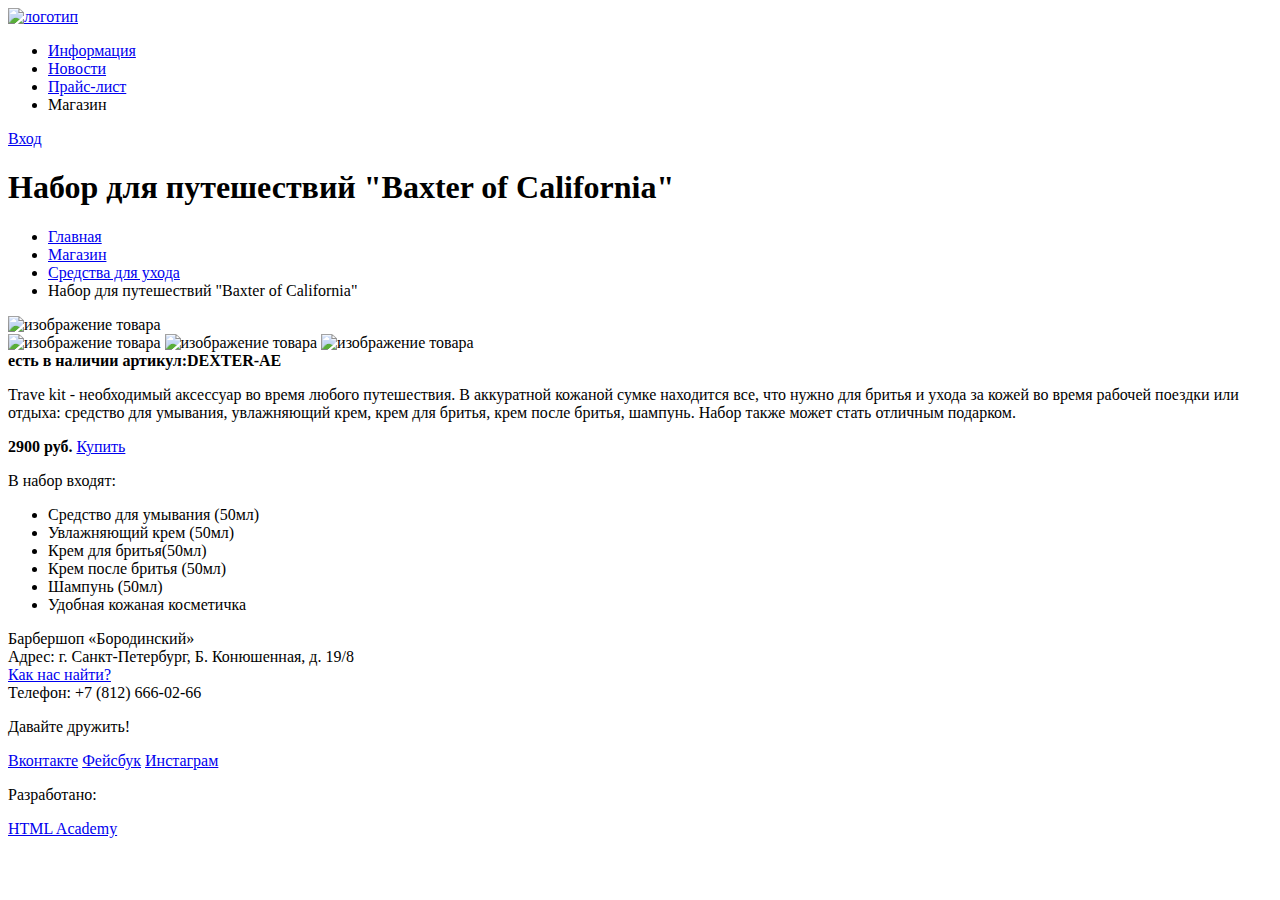
==== item.html @ e405a6a2 "забыл поменять bay на buy" ====
<!DOCTYPE html>
<html lang="ru">
  <head>
    <meta charset="utf-8">
    <title>Barbershop: Набор для путешествий &#171;Baxter of California&#187;</title>
  </head>
  <body>
    <header class="main-header">
      <div class="container">
        <a href="#" class="logo"><img src="logo.jpg" alt="логотип"></a>
          <ul class="main-navigation">
            <li><a href="#">Информация</a></li>
            <li><a href="#">Новости</a></li>
            <li><a href="#">Прайс-лист</a></li>
            <li class="active">Магазин</li>
          </ul>
        <div class="user-block">
          <a href="#" class="login">Вход</a>
        </div>
      </div>
    </header>
    <main>
      <div class="container">
      <h1>Набор для путешествий "Baxter of California"</h1>
        <ul class="breadcrumbs">
          <li><a href="#">Главная</a></li>
          <li><a href="#">Магазин</a></li>
          <li><a href="#">Средства для ухода</a></li>
          <li class="active">Набор для путешествий "Baxter of California"</li>
        </ul>
        <div class="product">
          <div class="gallery">
            <div class="cover">
              <img src="#" class="cover-img" alt="изображение товара">
            </div>
            <img src="#" class="small-cover-img" alt="изображение товара">
            <img src="#" class="small-cover-img" alt="изображение товара">
            <img src="#" class="small-cover-img" alt="изображение товара">
          </div>
          <div class="stockroom">
            <b>есть в наличии</b>
            <b class="code">артикул:DEXTER-AE</b>
            <div class="composition">
              <p> Trave kit - необходимый аксессуар во время любого путешествия.
                В аккуратной кожаной сумке находится все, что нужно для бритья
                и ухода за кожей во время рабочей поездки или отдыха: средство
                для умывания, увлажняющий крем, крем для бритья, крем после бритья,
                шампунь. Набор также может стать отличным подарком.</p>
            </div>
            <div class="description">
              <div class="price">
                <b class="price-tag">2900 руб.</b>
                <a href="#" class="buy">Купить</a>
              </div>
              <div class="description-details">
                <p>В набор входят:</p>
                <ul>
                  <li>Средство для умывания (50мл)</li>
                  <li>Увлажняющий крем (50мл)</li>
                  <li>Крем для бритья(50мл)</li>
                  <li>Крем после бритья (50мл)</li>
                  <li>Шампунь (50мл)</li>
                  <li>Удобная кожаная косметичка</li>
                </ul>
              </div>
            </div>
          </div>
        </div>
      </div>
    </main>
    <footer class="main-footer">
      <div class="container">
        <section class="footer-contacts">
          Барбершоп «Бородинский»<br>
          Адрес: г. Санкт-Петербург, Б. Конюшенная, д. 19/8<br>
          <a href="#">Как нас найти?</a><br>
          Телефон: +7 (812) 666-02-66
        </section>
        <section class="footer-social">
          <p>Давайте дружить!</p>
          <a class="social-btn social-btn-vk" href="#">Вконтакте</a>
          <a class="social-btn social-btn-fb" href="#">Фейсбук</a>
          <a class="social-btn social-btn-inst" href="#">Инстаграм</a>
        </section>
        <section class="footer-copyright">
          <p>Разработано:</p>
          <a class="btn" href="https://htmlacademy.ru">HTML Academy</a>
        </section>
      </div>
    </footer>
  </body>
</html>
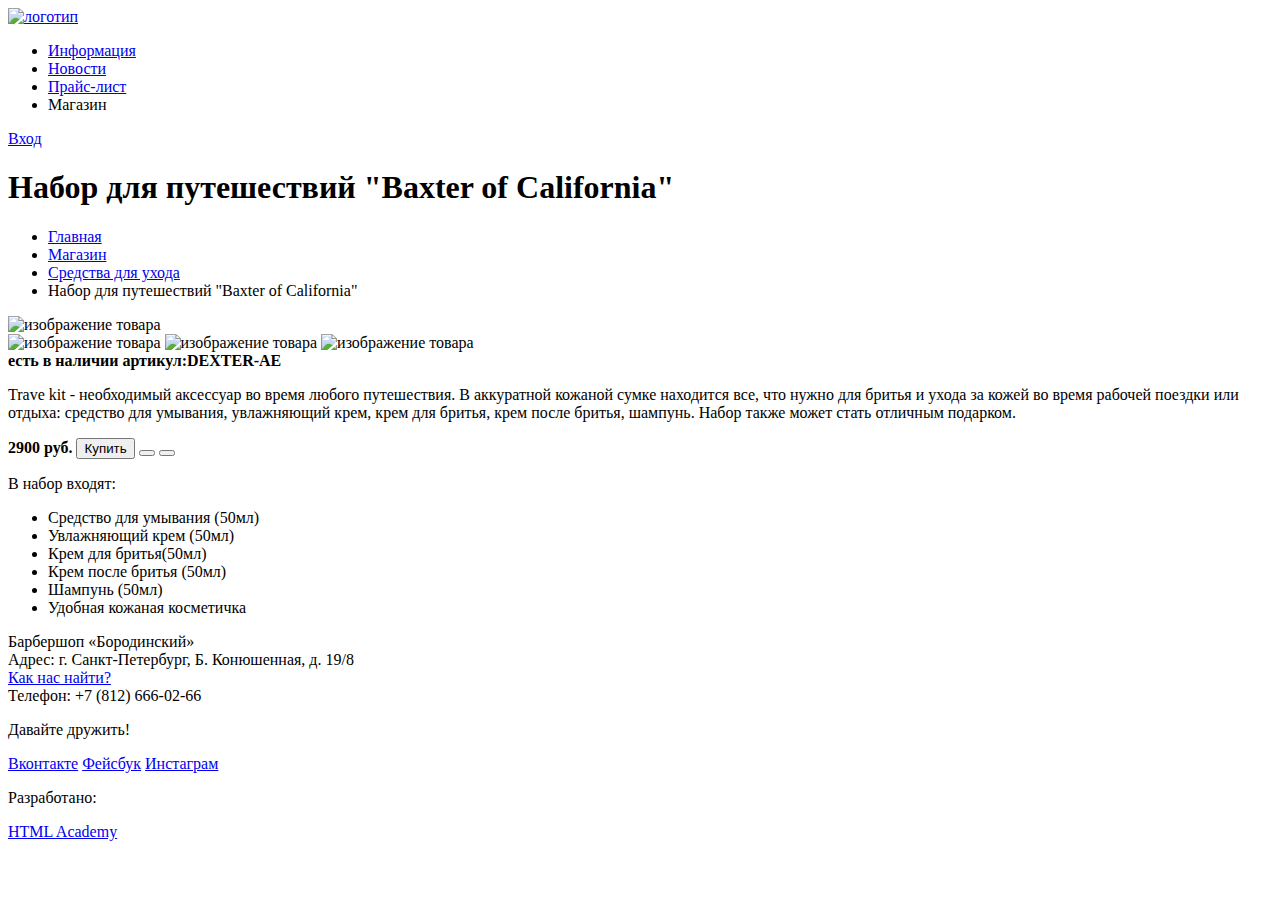
==== commit 1b5ea7ee: "." ====
--- a/item.html
+++ b/item.html
@@ -21,7 +21,7 @@
     </header>
     <main>
       <div class="container">
-      <h1>Набор для путешествий "Baxter of California"</h1>
+        <h1>Набор для путешествий "Baxter of California"</h1>
         <ul class="breadcrumbs">
           <li><a href="#">Главная</a></li>
           <li><a href="#">Магазин</a></li>
@@ -33,24 +33,24 @@
             <div class="cover">
               <img src="#" class="cover-img" alt="изображение товара">
             </div>
-            <img src="#" class="small-cover-img" alt="изображение товара">
-            <img src="#" class="small-cover-img" alt="изображение товара">
-            <img src="#" class="small-cover-img" alt="изображение товара">
+            <img src="#" class="cover-img-small" alt="изображение товара">
+            <img src="#" class="cover-img-small" alt="изображение товара">
+            <img src="#" class="cover-img-small" alt="изображение товара">
           </div>
           <div class="stockroom">
-            <b>есть в наличии</b>
+            <b class="availability">есть в наличии</b>
             <b class="code">артикул:DEXTER-AE</b>
-            <div class="composition">
-              <p> Trave kit - необходимый аксессуар во время любого путешествия.
+              <p class="composition"> Trave kit - необходимый аксессуар во время любого путешествия.
                 В аккуратной кожаной сумке находится все, что нужно для бритья
                 и ухода за кожей во время рабочей поездки или отдыха: средство
                 для умывания, увлажняющий крем, крем для бритья, крем после бритья,
                 шампунь. Набор также может стать отличным подарком.</p>
-            </div>
             <div class="description">
               <div class="price">
                 <b class="price-tag">2900 руб.</b>
-                <a href="#" class="buy">Купить</a>
+                <button class="buy">Купить</button>
+                <button class="is-hidden"></button>
+                <button class="is-hidden"></button>
               </div>
               <div class="description-details">
                 <p>В набор входят:</p>
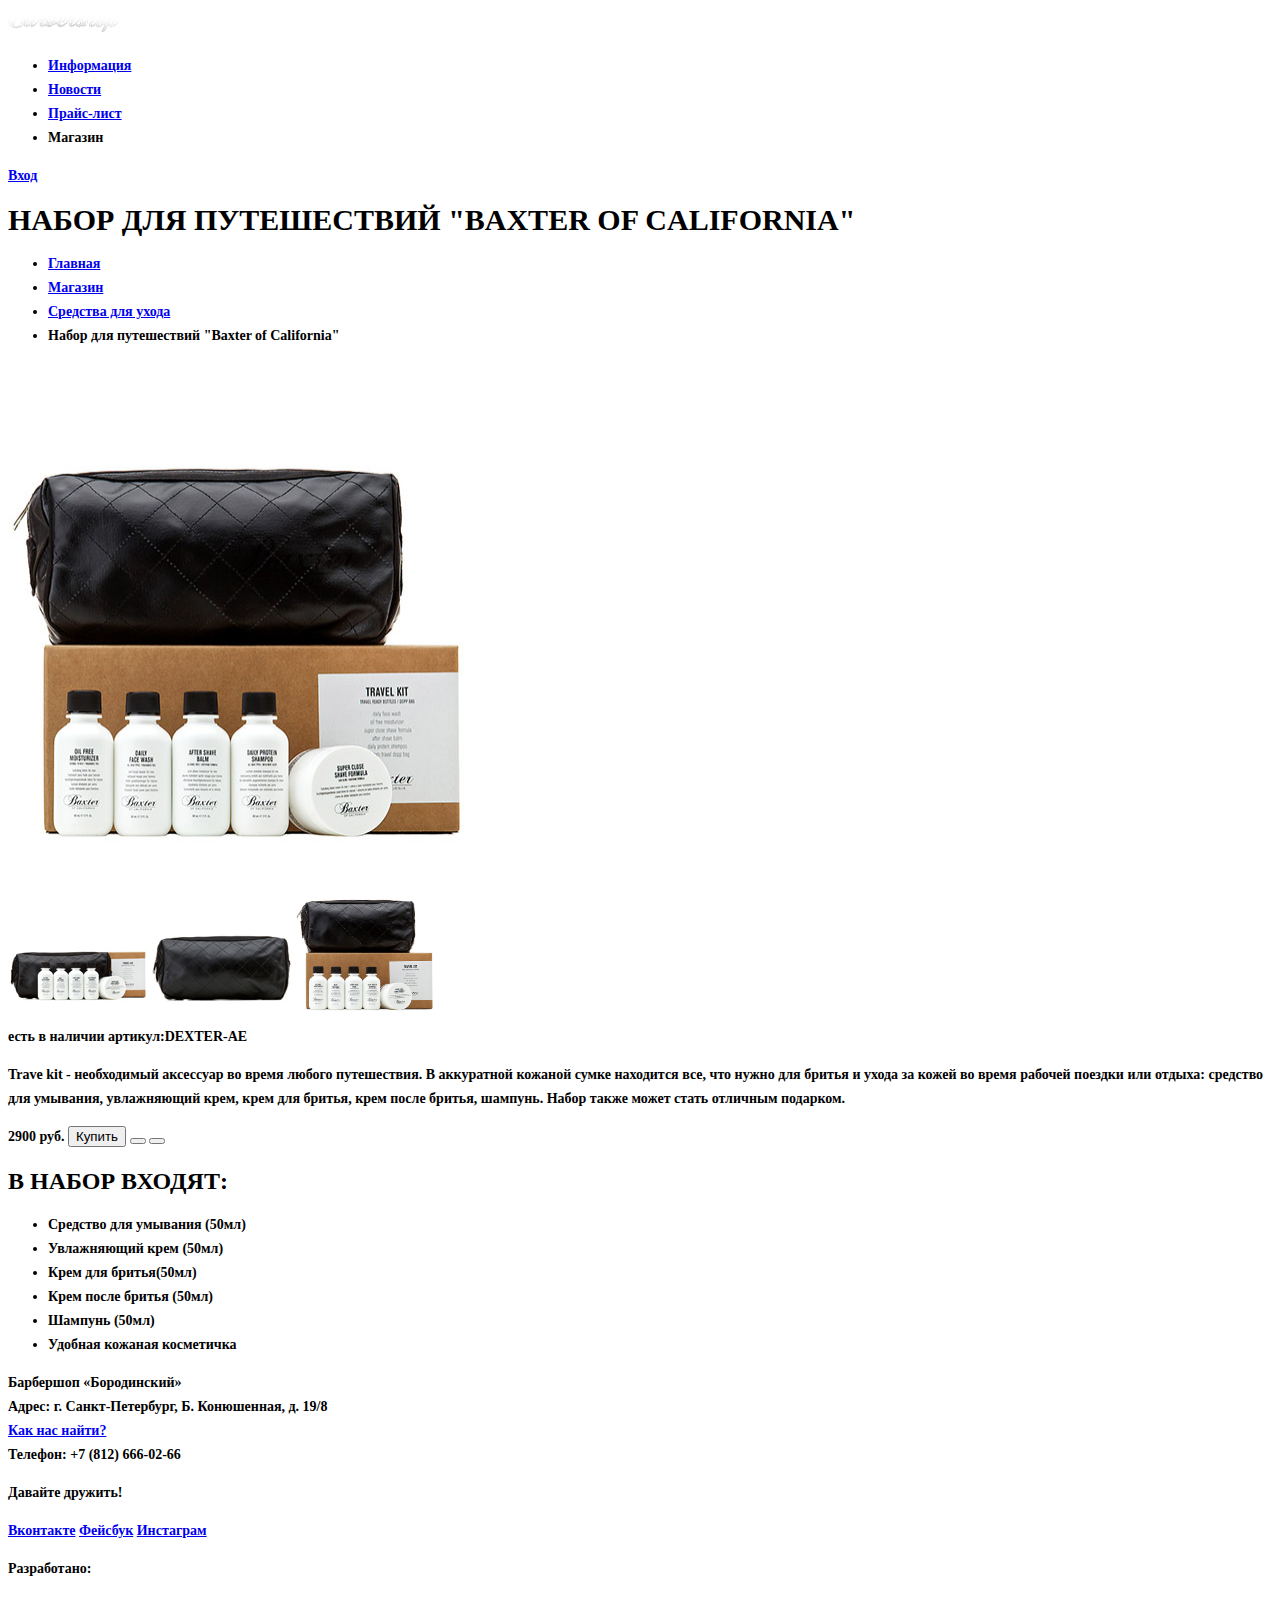
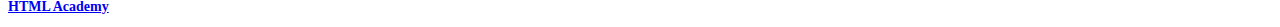
==== commit 65868f6d: "картинки" ====
--- a/item.html
+++ b/item.html
@@ -2,18 +2,19 @@
 <html lang="ru">
   <head>
     <meta charset="utf-8">
+    <link href="css/style.css" rel="stylesheet">
     <title>Barbershop: Набор для путешествий &#171;Baxter of California&#187;</title>
   </head>
   <body>
     <header class="main-header">
       <div class="container">
-        <a href="#" class="logo"><img src="logo.jpg" alt="логотип"></a>
-          <ul class="main-navigation">
-            <li><a href="#">Информация</a></li>
-            <li><a href="#">Новости</a></li>
-            <li><a href="#">Прайс-лист</a></li>
-            <li class="active">Магазин</li>
-          </ul>
+        <a href="#" class="logo"><img src="img/logo.png" width="111" height="24" alt="логотип"></a>
+        <ul class="main-navigation">
+          <li><a href="#">Информация</a></li>
+          <li><a href="#">Новости</a></li>
+          <li><a href="#">Прайс-лист</a></li>
+          <li class="active">Магазин</li>
+        </ul>
         <div class="user-block">
           <a href="#" class="login">Вход</a>
         </div>
@@ -31,11 +32,11 @@
         <div class="product">
           <div class="gallery">
             <div class="cover">
-              <img src="#" class="cover-img" alt="изображение товара">
+              <img src="img/layer47.jpg" class="cover-img" width="460" height="498" alt="изображение товара">
             </div>
-            <img src="#" class="cover-img-small" alt="изображение товара">
-            <img src="#" class="cover-img-small" alt="изображение товара">
-            <img src="#" class="cover-img-small" alt="изображение товара">
+            <img src="img/layer45.jpg" class="cover-img-small" width="140" height="149" alt="изображение товара">
+            <img src="img/layer46.jpg" class="cover-img-small" width="140" height="149" alt="изображение товара">
+            <img src="img/layer47.jpg" class="cover-img-small" width="140" height="149" alt="изображение товара">
           </div>
           <div class="stockroom">
             <b class="availability">есть в наличии</b>
@@ -53,7 +54,7 @@
                 <button class="is-hidden"></button>
               </div>
               <div class="description-details">
-                <p>В набор входят:</p>
+                <h2>В набор входят:</h2>
                 <ul>
                   <li>Средство для умывания (50мл)</li>
                   <li>Увлажняющий крем (50мл)</li>
--- a/css/style.css
+++ b/css/style.css
@@ -0,0 +1,15 @@
+body{
+font-family: "PTSans Narrow";
+font-size:14px;
+line-height: 24px;
+color:#000000;
+font-weight: bold;
+}
+h1{
+font-size: 30px;
+text-transform: uppercase;
+}
+h2{
+font-size: 24px;
+text-transform: uppercase;
+}
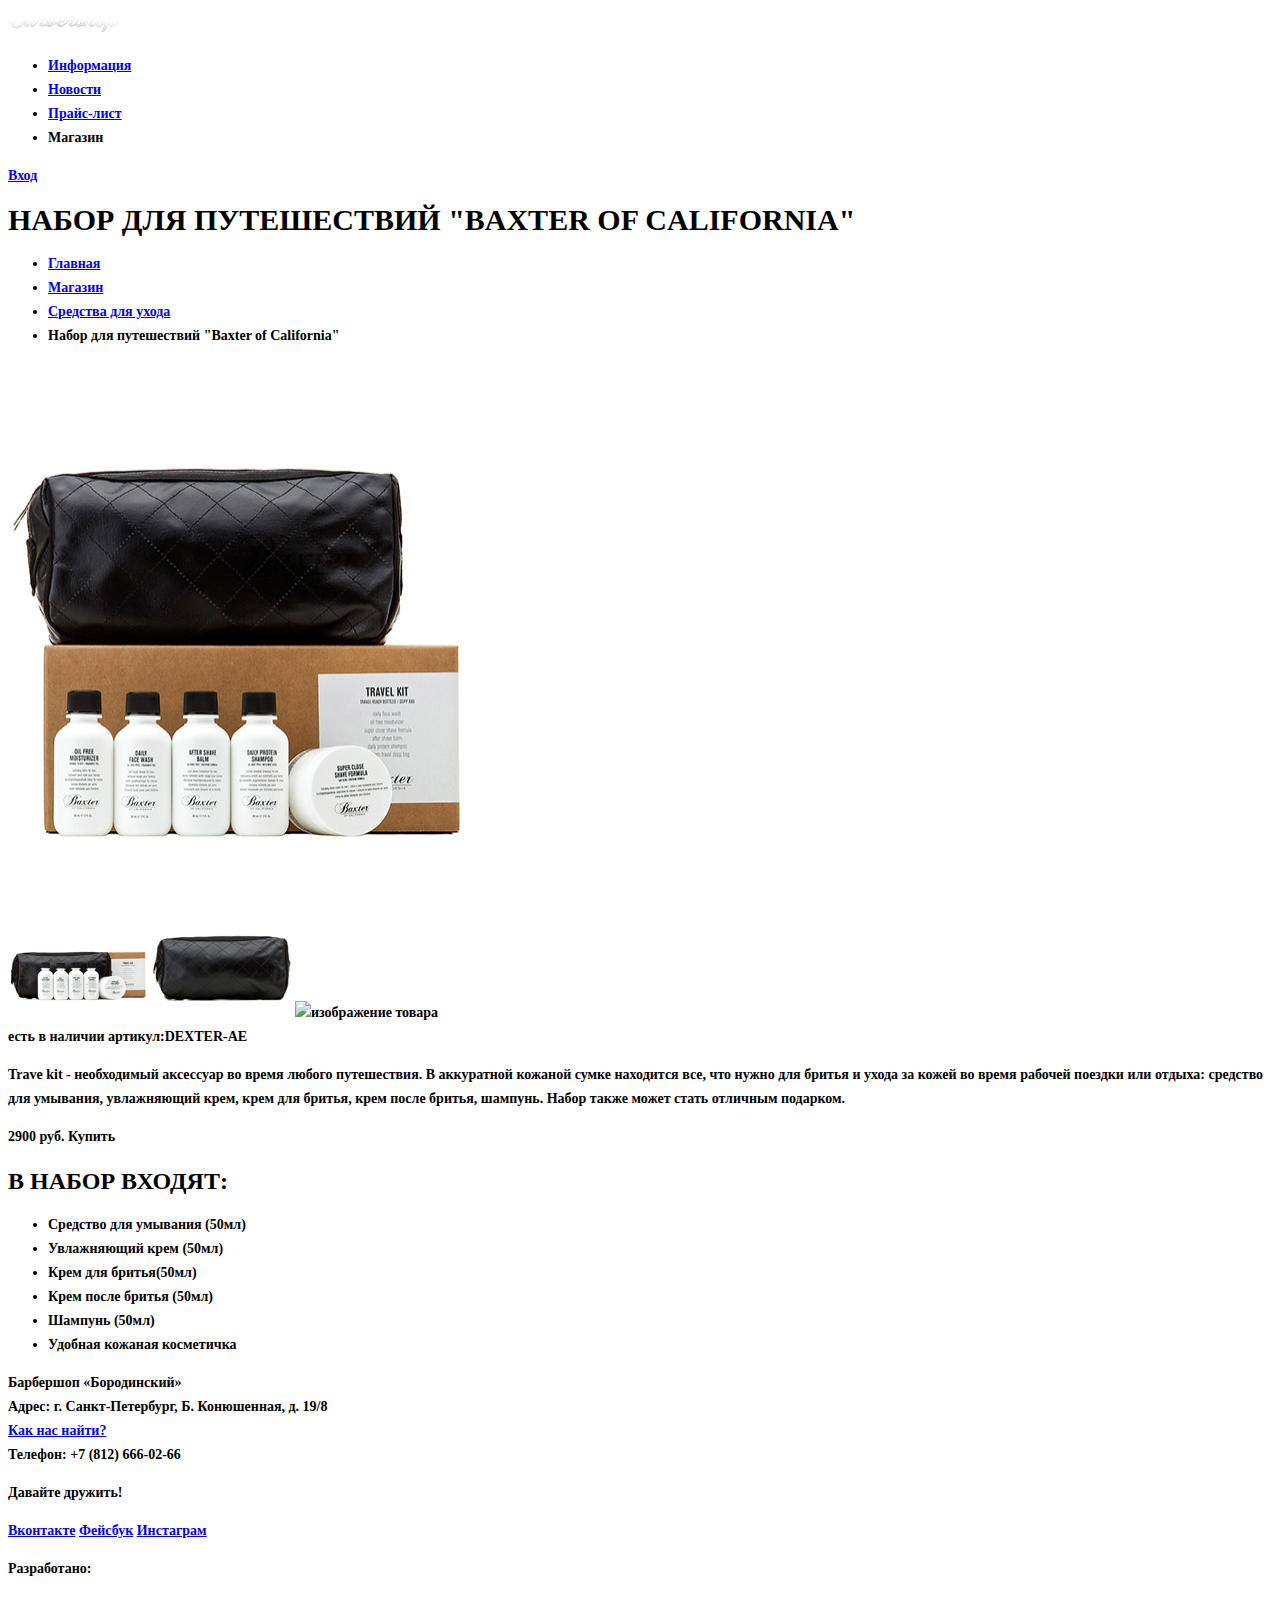
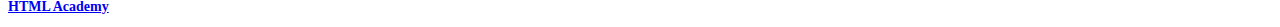
==== commit f4a39832: "УВЕУВНЕ" ====
--- a/item.html
+++ b/item.html
@@ -32,26 +32,29 @@
         <div class="product">
           <div class="gallery">
             <div class="cover">
-              <img src="img/layer47.jpg" class="cover-img" width="460" height="498" alt="изображение товара">
+              <img src="img/product-1-bg.jpg" class="cover-img" width="460" height="498" alt="изображение товара">
             </div>
-            <img src="img/layer45.jpg" class="cover-img-small" width="140" height="149" alt="изображение товара">
-            <img src="img/layer46.jpg" class="cover-img-small" width="140" height="149" alt="изображение товара">
-            <img src="img/layer47.jpg" class="cover-img-small" width="140" height="149" alt="изображение товара">
+              <img src="img/product-1-sm1.jpg" class="cover-img-small" width="140" height="149" alt="изображение товара">
+              <img src="img/product-1-sm2.jpg" class="cover-img-small" width="140" height="149" alt="изображение товара">
+              <img src="img/product-1-sm3.jpg" class="cover-img-small" width="140" height="149" alt="изображение товара">
+              <!--Для осмысления: bg-большая картинка,sm-маленькая картинка с индексом положения-->
           </div>
           <div class="stockroom">
             <b class="availability">есть в наличии</b>
             <b class="code">артикул:DEXTER-AE</b>
-              <p class="composition"> Trave kit - необходимый аксессуар во время любого путешествия.
-                В аккуратной кожаной сумке находится все, что нужно для бритья
-                и ухода за кожей во время рабочей поездки или отдыха: средство
-                для умывания, увлажняющий крем, крем для бритья, крем после бритья,
-                шампунь. Набор также может стать отличным подарком.</p>
+            <p class="composition">
+              Trave kit - необходимый аксессуар во время любого путешествия.
+              В аккуратной кожаной сумке находится все, что нужно для бритья
+              и ухода за кожей во время рабочей поездки или отдыха: средство
+              для умывания, увлажняющий крем, крем для бритья, крем после бритья,
+              шампунь. Набор также может стать отличным подарком.
+            </p>
             <div class="description">
               <div class="price">
                 <b class="price-tag">2900 руб.</b>
-                <button class="buy">Купить</button>
-                <button class="is-hidden"></button>
-                <button class="is-hidden"></button>
+                <a class="buy">Купить</a>
+                <a class="is-hidden"></a>
+                <a class="is-hidden"></a>
               </div>
               <div class="description-details">
                 <h2>В набор входят:</h2>
--- a/css/style.css
+++ b/css/style.css
@@ -1,15 +1,23 @@
 body{
-font-family: "PTSans Narrow";
-font-size:14px;
-line-height: 24px;
-color:#000000;
-font-weight: bold;
+  font-family: "PTSans Narrow","Tahoma", "sans-serif";
+  font-size:14px;
+  line-height: 24px;
+  color:#000000;
+  font-weight: bold;
 }
 h1{
-font-size: 30px;
-text-transform: uppercase;
+  font-family: "PTSans Narrow","Tahoma", "sans-serif";
+  font-size: 30px;
+  text-transform: uppercase;
+  line-height: 24px;
+  color:#000000;
+  font-weight: bold;
 }
 h2{
-font-size: 24px;
-text-transform: uppercase;
+  font-family: "PTSans Narrow","Tahoma", "sans-serif";
+  font-size: 24px;
+  text-transform: uppercase;
+  line-height: 24px;
+  color:#000000;
+  font-weight: bold;
 }
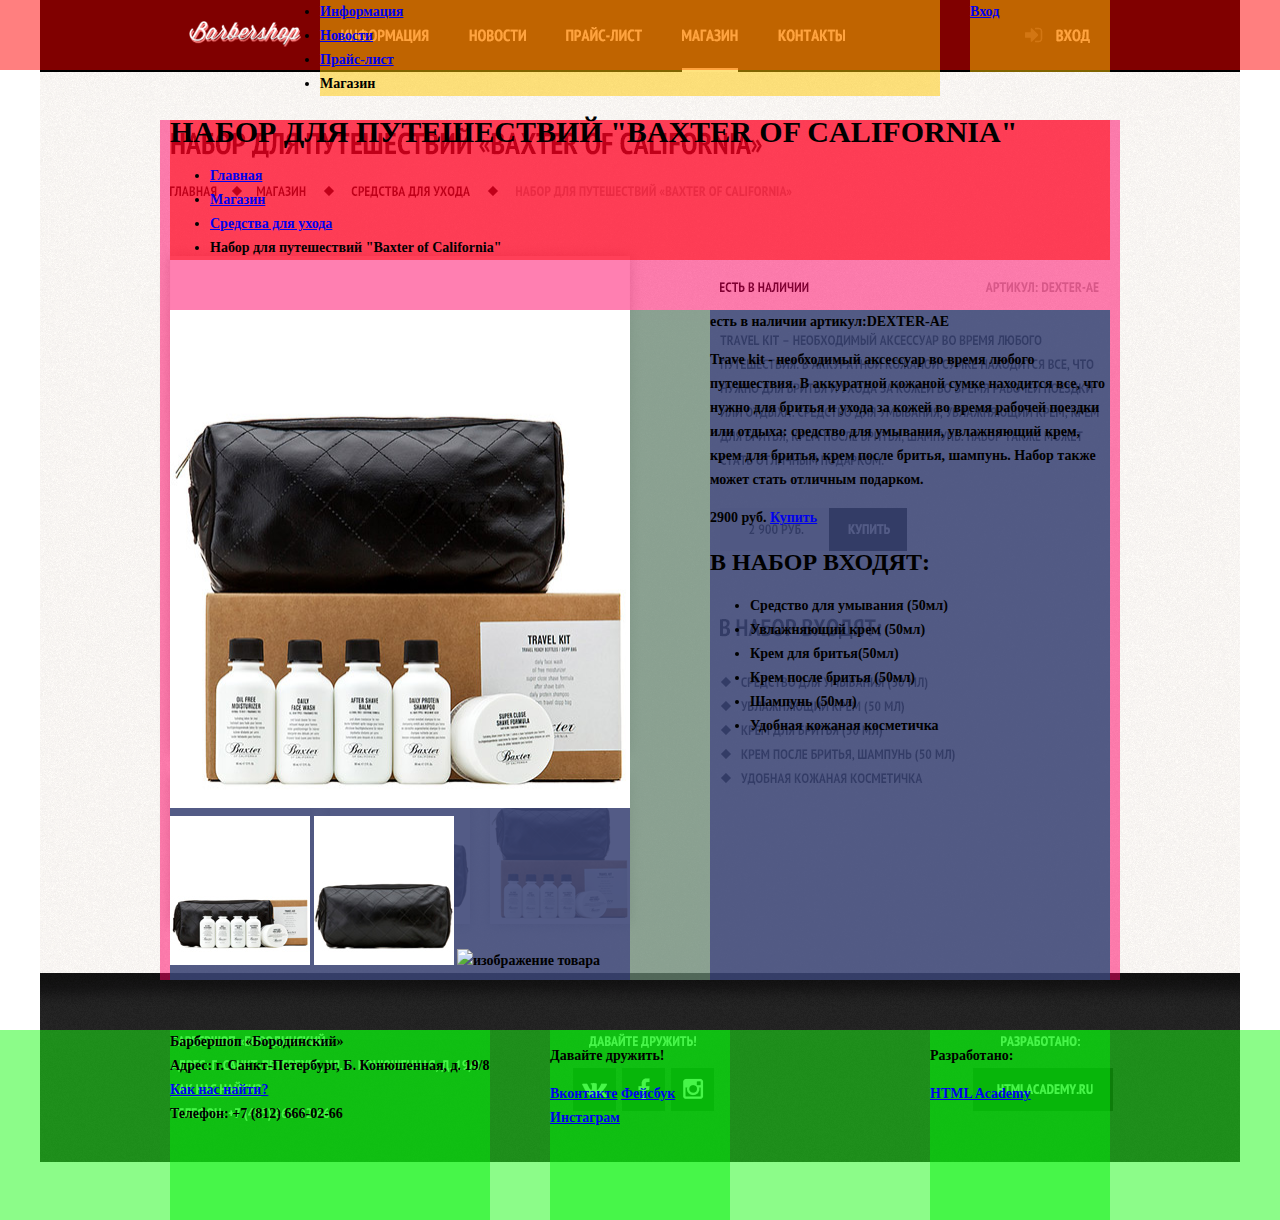
==== commit 39d76c1b: "сетка item-temp" ====
--- a/item.html
+++ b/item.html
@@ -22,13 +22,15 @@
     </header>
     <main>
       <div class="container">
-        <h1>Набор для путешествий "Baxter of California"</h1>
-        <ul class="breadcrumbs">
-          <li><a href="#">Главная</a></li>
-          <li><a href="#">Магазин</a></li>
-          <li><a href="#">Средства для ухода</a></li>
-          <li class="active">Набор для путешествий "Baxter of California"</li>
-        </ul>
+        <div class="main-header">
+          <h1>Набор для путешествий "Baxter of California"</h1>
+          <ul class="breadcrumbs">
+            <li><a href="#">Главная</a></li>
+            <li><a href="#">Магазин</a></li>
+            <li><a href="#">Средства для ухода</a></li>
+            <li class="active">Набор для путешествий "Baxter of California"</li>
+          </ul>
+        </div>
         <div class="product">
           <div class="gallery">
             <div class="cover">
@@ -37,7 +39,6 @@
               <img src="img/product-1-sm1.jpg" class="cover-img-small" width="140" height="149" alt="изображение товара">
               <img src="img/product-1-sm2.jpg" class="cover-img-small" width="140" height="149" alt="изображение товара">
               <img src="img/product-1-sm3.jpg" class="cover-img-small" width="140" height="149" alt="изображение товара">
-              <!--Для осмысления: bg-большая картинка,sm-маленькая картинка с индексом положения-->
           </div>
           <div class="stockroom">
             <b class="availability">есть в наличии</b>
@@ -52,9 +53,9 @@
             <div class="description">
               <div class="price">
                 <b class="price-tag">2900 руб.</b>
-                <a class="buy">Купить</a>
-                <a class="is-hidden"></a>
-                <a class="is-hidden"></a>
+                <a class="buy" href="#">Купить</a>
+                <a class="is-hidden" href="#"></a>
+                <a class="is-hidden" href="#"></a>
               </div>
               <div class="description-details">
                 <h2>В набор входят:</h2>
--- a/css/style.css
+++ b/css/style.css
@@ -1,9 +1,19 @@
 body{
+  background-image: url("../img/barbershop-item.png");
+  background-repeat: no-repeat;
+  background-position: 50% 0;
   font-family: "PTSans Narrow","Tahoma", "sans-serif";
   font-size:14px;
   line-height: 24px;
   color:#000000;
   font-weight: bold;
+  margin: 0;
+  padding:0;
+}
+.clearfix::after{
+  content: "";
+  display: block;
+  clear: both;
 }
 h1{
   font-family: "PTSans Narrow","Tahoma", "sans-serif";
@@ -21,3 +31,81 @@
   color:#000000;
   font-weight: bold;
 }
+.main-header{
+  min-height: 70px;
+  background-color: rgba(255, 0, 0, 0.5);
+margin-bottom: 50px;
+}
+.container{
+  width: 940px;
+  margin: 0 auto;
+  background-color: rgba(255, 0, 100, 0.5);
+  padding:0 10px;
+  }
+.logo{
+  display: block;
+  margin-top: 21px;
+  margin-left: 19px;
+  margin-right: 20px;
+  float: left;
+  }
+.main-navigation{
+  width:  620px;
+  min-height: 72px;
+  background-color: rgba(255, 200, 0, 0.5);
+  float: left;
+  margin: 0;
+  padding:0;
+  }
+.user-block{
+  width: 140px;
+  min-height: 72px;
+  float: right;
+  background-color: rgba(255, 200, 0, 0.5);
+}
+.main-main-header{
+  min-height: 80px;
+  background-color: rgba(255, 200, 120, 0.5);
+  margin-bottom: 50px;
+}
+.product{
+  width: 940px;
+  min-height: 670px;
+  background-color: rgba(25, 200, 120, 0.5);
+}
+.gallery{
+  width: 460px;
+  min-height: 670px;
+  background-color: rgba(25, 20, 120, 0.5);
+  float:left;
+}
+.stockroom{
+  width: 400px;
+  min-height: 670px;
+  background-color: rgba(25, 20, 120, 0.5);
+  float: right;
+}
+.main-footer{
+  min-height: 190px;
+  background-color: rgba(25, 250, 20, 0.5);
+  margin-top: 50px;
+}
+.footer-contacts{
+  width: 320px;
+  min-height: 190px;
+  background-color: rgba(2, 240, 10, 0.5);
+  float:left;
+}
+.footer-social{
+  width: 180px;
+  min-height: 190px;
+  background-color: rgba(2, 240, 10, 0.5);
+  margin-left: 60px;
+  float:left;
+}
+.footer-copyright{
+  width: 180px;
+  min-height: 190px;
+  background-color: rgba(2, 240, 10, 0.5);
+  float: right;
+}
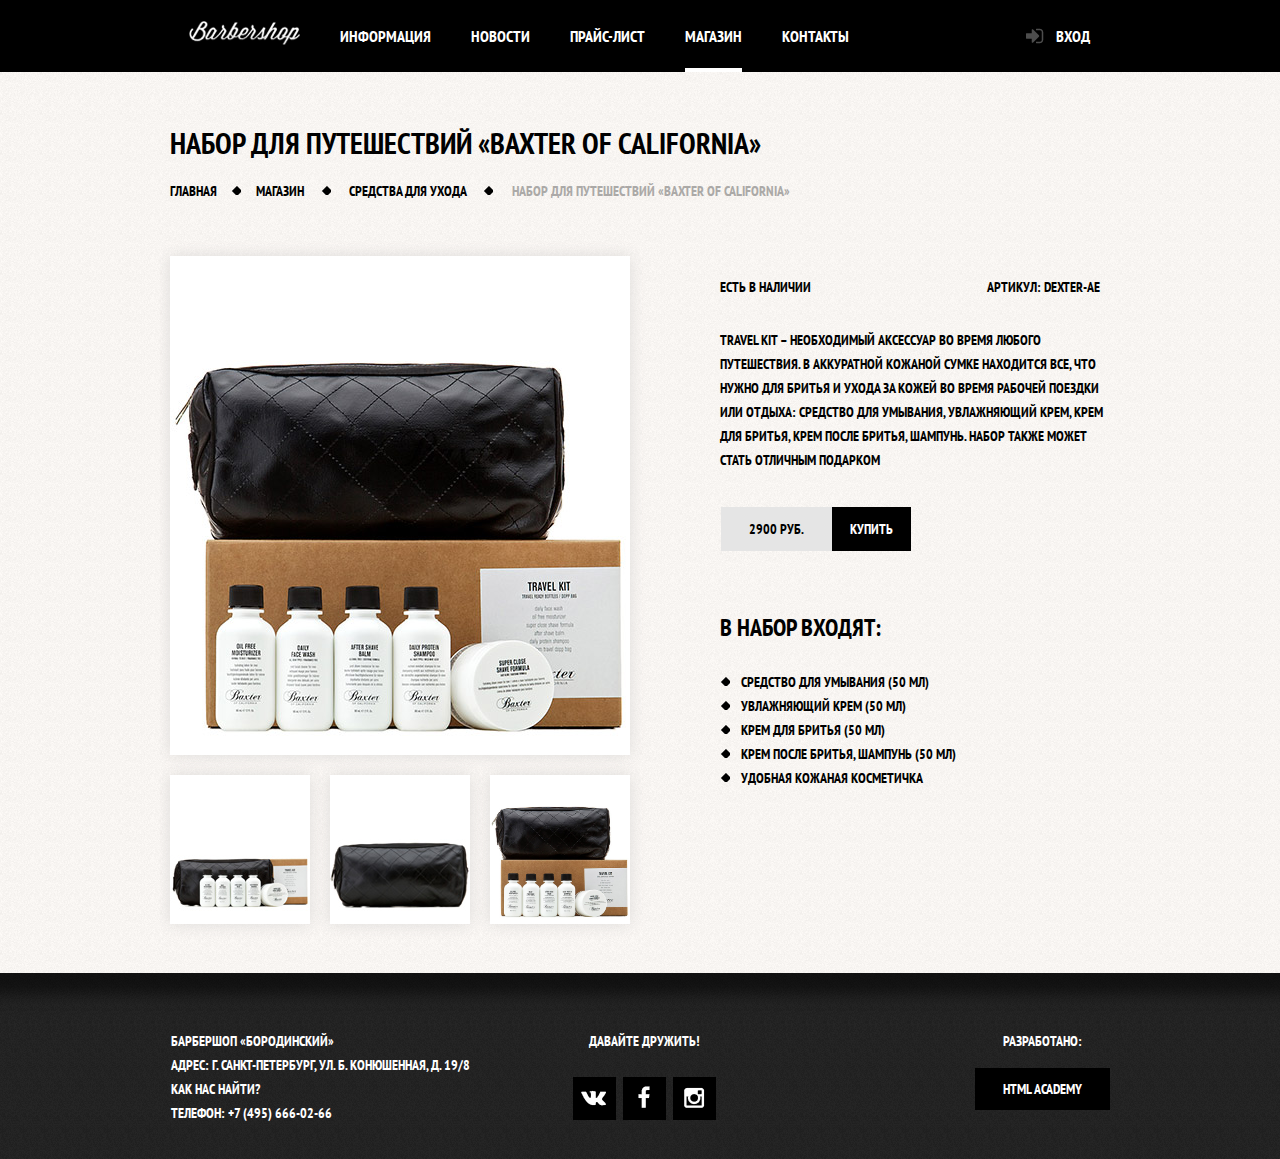
==== commit 843400d9: "21" ====
--- a/item.html
+++ b/item.html
@@ -2,18 +2,21 @@
 <html lang="ru">
   <head>
     <meta charset="utf-8">
+    <link href='https://fonts.googleapis.com/css?family=PT+Sans+Narrow:400,700' rel='stylesheet' type='text/css'>
+    <link href="css/normalize.css" rel="stylesheet">
     <link href="css/style.css" rel="stylesheet">
     <title>Barbershop: Набор для путешествий &#171;Baxter of California&#187;</title>
   </head>
   <body>
     <header class="main-header">
-      <div class="container">
+      <div class="container clearfix">
         <a href="#" class="logo"><img src="img/logo.png" width="111" height="24" alt="логотип"></a>
         <ul class="main-navigation">
           <li><a href="#">Информация</a></li>
           <li><a href="#">Новости</a></li>
           <li><a href="#">Прайс-лист</a></li>
-          <li class="active">Магазин</li>
+          <li class="active-page">Магазин</li>
+          <li><a href="#">Контакты</a></li>
         </ul>
         <div class="user-block">
           <a href="#" class="login">Вход</a>
@@ -21,50 +24,49 @@
       </div>
     </header>
     <main>
-      <div class="container">
-        <div class="main-header">
-          <h1>Набор для путешествий "Baxter of California"</h1>
+      <div class="container container-main">
+        <div class="main-main-header">
+          <h1>Набор для путешествий &#171;Baxter of California&#187;</h1>
           <ul class="breadcrumbs">
-            <li><a href="#">Главная</a></li>
-            <li><a href="#">Магазин</a></li>
-            <li><a href="#">Средства для ухода</a></li>
-            <li class="active">Набор для путешествий "Baxter of California"</li>
+            <li ><a href="#" class="breadcrumbs-main">Главная</a></li>
+            <li ><a href="#" class="breadcrumbs-shop">Магазин</a></li>
+            <li ><a href="#" class="breadcrumbs-care">Средства для ухода</a></li>
+            <li ><span class="active breadcrumbs-travel-kit">Набор для путешествий &#171;Baxter of California&#187</span></li>
           </ul>
         </div>
         <div class="product">
           <div class="gallery">
             <div class="cover">
-              <img src="img/product-1-bg.jpg" class="cover-img" width="460" height="498" alt="изображение товара">
-            </div>
+              <img src="img/product-1-bg.jpg" class="cover-img" width="460" height="499" alt="изображение товара">
+            </div class="cover-container-small">
               <img src="img/product-1-sm1.jpg" class="cover-img-small" width="140" height="149" alt="изображение товара">
               <img src="img/product-1-sm2.jpg" class="cover-img-small" width="140" height="149" alt="изображение товара">
-              <img src="img/product-1-sm3.jpg" class="cover-img-small" width="140" height="149" alt="изображение товара">
+              <img src="img/product-1-bg.jpg" class="cover-img-small cover-img-small-last" width="140" height="149" alt="изображение товара">
           </div>
           <div class="stockroom">
             <b class="availability">есть в наличии</b>
-            <b class="code">артикул:DEXTER-AE</b>
+            <b class="code">артикул: DEXTER-AE</b>
             <p class="composition">
-              Trave kit - необходимый аксессуар во время любого путешествия.
+              Travel Kit – необходимый аксессуар во время любого путешествия.
               В аккуратной кожаной сумке находится все, что нужно для бритья
               и ухода за кожей во время рабочей поездки или отдыха: средство
               для умывания, увлажняющий крем, крем для бритья, крем после бритья,
-              шампунь. Набор также может стать отличным подарком.
+              шампунь. Набор также может стать отличным подарком
             </p>
             <div class="description">
               <div class="price">
-                <b class="price-tag">2900 руб.</b>
-                <a class="buy" href="#">Купить</a>
+                <b class="price-tag bth bth-light">2900 руб.</b>
+                <a class="buy bth bth-dark" href="#">Купить</a>
                 <a class="is-hidden" href="#"></a>
                 <a class="is-hidden" href="#"></a>
               </div>
               <div class="description-details">
                 <h2>В набор входят:</h2>
-                <ul>
-                  <li>Средство для умывания (50мл)</li>
-                  <li>Увлажняющий крем (50мл)</li>
-                  <li>Крем для бритья(50мл)</li>
-                  <li>Крем после бритья (50мл)</li>
-                  <li>Шампунь (50мл)</li>
+                <ul class="description-details-item">
+                  <li>Средство для умывания (50 мл)</li>
+                  <li>Увлажняющий крем (50 мл)</li>
+                  <li>Крем для бритья (50 мл)</li>
+                  <li>Крем после бритья, Шампунь (50 мл)</li>
                   <li>Удобная кожаная косметичка</li>
                 </ul>
               </div>
@@ -77,19 +79,19 @@
       <div class="container">
         <section class="footer-contacts">
           Барбершоп «Бородинский»<br>
-          Адрес: г. Санкт-Петербург, Б. Конюшенная, д. 19/8<br>
+          Адрес: г. Санкт-Петербург, УЛ. Б. Конюшенная, д. 19/8<br>
           <a href="#">Как нас найти?</a><br>
-          Телефон: +7 (812) 666-02-66
+          Телефон: +7 (495) 666-02-66
         </section>
         <section class="footer-social">
-          <p>Давайте дружить!</p>
+        <p >Давайте дружить!</p><br>
           <a class="social-btn social-btn-vk" href="#">Вконтакте</a>
           <a class="social-btn social-btn-fb" href="#">Фейсбук</a>
           <a class="social-btn social-btn-inst" href="#">Инстаграм</a>
         </section>
         <section class="footer-copyright">
-          <p>Разработано:</p>
-          <a class="btn" href="https://htmlacademy.ru">HTML Academy</a>
+          <p>Разработано:</p><br>
+          <a class="btn bth-dark" href="https://htmlacademy.ru">HTML Academy</a>
         </section>
       </div>
     </footer>
--- a/css/style.css
+++ b/css/style.css
@@ -1,8 +1,8 @@
 body{
-  background-image: url("../img/barbershop-item.png");
+  /*background-image: url("../img/barbershop-item.png");*/
   background-repeat: no-repeat;
   background-position: 50% 0;
-  font-family: "PTSans Narrow","Tahoma", "sans-serif";
+  font-family: "PT Sans Narrow","Tahoma", "sans-serif";
   font-size:14px;
   line-height: 24px;
   color:#000000;
@@ -16,96 +16,353 @@
   clear: both;
 }
 h1{
-  font-family: "PTSans Narrow","Tahoma", "sans-serif";
+  font-family: "PT Sans Narrow","Tahoma", "sans-serif";
   font-size: 30px;
   text-transform: uppercase;
-  line-height: 24px;
+  line-height: 36px;
   color:#000000;
   font-weight: bold;
 }
 h2{
-  font-family: "PTSans Narrow","Tahoma", "sans-serif";
+  font-family: "PT Sans Narrow","Tahoma", "sans-serif";
   font-size: 24px;
   text-transform: uppercase;
   line-height: 24px;
   color:#000000;
   font-weight: bold;
+  padding-left: 10px;
+
 }
 .main-header{
-  min-height: 70px;
-  background-color: rgba(255, 0, 0, 0.5);
-margin-bottom: 50px;
+  background-color: #000000;
+
 }
 .container{
   width: 940px;
   margin: 0 auto;
-  background-color: rgba(255, 0, 100, 0.5);
   padding:0 10px;
-  }
+}
 .logo{
   display: block;
   margin-top: 21px;
   margin-left: 19px;
   margin-right: 20px;
   float: left;
-  }
+}
 .main-navigation{
   width:  620px;
-  min-height: 72px;
-  background-color: rgba(255, 200, 0, 0.5);
   float: left;
   margin: 0;
   padding:0;
-  }
+}
+.main-navigation{
+  font-size: 0px;
+}
+.main-navigation li{
+  display: inline-block;
+  text-transform: uppercase;
+  font-size: 16px;
+  line-height: 20px;
+  vertical-align: top;
+  color: #ffffff;
+}
+.main-navigation a{
+  text-decoration: none;
+  display: block;
+  color: #ffffff;
+  padding:26px 20px;
+}
+.main-navigation a:hover{
+  background-color: #242424;
+}
+.active-page{
+  margin: 0 20px;
+  padding:26px 0px 22px;
+  border-bottom: 4px solid #ffffff;
+}
 .user-block{
-  width: 140px;
-  min-height: 72px;
+  max-width: 140px;
+  text-transform: uppercase;
   float: right;
-  background-color: rgba(255, 200, 0, 0.5);
+}
+.login{
+  text-decoration: none;
+  color: #ffffff;
+  font-size: 16px;
+  line-height: 20px;
+  display: inline-block;
+  vertical-align: top;
+  padding: 26px 20px 26px;
+  padding-left: 50px;
+  position: relative;
+}
+.login:hover{
+  background-color: #242424;
+}
+.login::after{
+  content: "";
+  position: absolute;
+  top: 28px;
+  left: 20px;
+  background-image: url("../img/sprite.png");
+  width: 18px;
+  height: 16px;
+  background-position: -104px -51px;
+  opacity: 0.3;
+}
+.login:hover::after{
+  opacity: 1;
+}
+main{
+  background-color: #f8f5f2;
+  background-image: url("../img/background.png");
+}
+.container-main{
+  padding-top: 53px;
+  padding-bottom: 39px;
+  overflow: hidden;
 }
 .main-main-header{
-  min-height: 80px;
-  background-color: rgba(255, 200, 120, 0.5);
-  margin-bottom: 50px;
+  margin-bottom: 53px;
+}
+.main-main-header h1{
+  margin: 0;
+  margin-bottom: 18px;
+}
+.breadcrumbs{
+  font-size: 0;
+  margin: 0;
+  padding: 0;
+}
+.breadcrumbs ul{
+  vertical-align: top;
+  font-size: 0;
+}
+.breadcrumbs li{
+  display:inline-block;
+  position: relative;
+  vertical-align: top;
+  text-transform: uppercase;
+  font-size: 14px;
+  line-height: 24px;
+  margin: 0;
+  padding: 0;
+}
+.breadcrumbs a{
+  text-decoration: none;
+  display: block;
+  font-size: 14px;
+  line-height: 24px;
+  color: #000000;
+}
+.breadcrumbs li:first-child{
+  padding-left: 0px;
+}
+.breadcrumbs-shop {
+  color: #000000;
+  padding-left: 39px;
+  position: relative;
+}
+.breadcrumbs-shop::before{
+  content: "";
+  position: absolute;
+  width: 10px;
+  height: 10px;
+  top:6px;
+  left: 14px;
+  background-image: url("../img/sprite.png");
+  background-position: -10px -10px;
+}
+.breadcrumbs-care{
+  color: #000000;
+  padding-left: 45px;
+  position: relative;
+}
+.breadcrumbs-care::before{
+  content: "";
+  position: absolute;
+  width: 10px;
+  height: 10px;
+  top:6px;
+  left: 17px;
+  background-image: url("../img/sprite.png");
+  background-position: -10px -10px;
+}
+.breadcrumbs-travel-kit{
+  display: block;
+  color: #aba9a7;
+  padding-left: 45px;
+  position: relative;
+}
+.breadcrumbs-travel-kit::before{
+  content: "";
+  position: absolute;
+  width: 10px;
+  height: 10px;
+  top:6px;
+  left: 16px;
+  background-image: url("../img/sprite.png");
+  background-position: -10px -10px;
 }
 .product{
   width: 940px;
   min-height: 670px;
-  background-color: rgba(25, 200, 120, 0.5);
 }
 .gallery{
   width: 460px;
-  min-height: 670px;
-  background-color: rgba(25, 20, 120, 0.5);
   float:left;
+}
+.cover{
+  margin-bottom: 13px;
+}
+.cover-img{
+  box-shadow: 0 0 15px #dedbd9;
+}
+.cover-img-small{
+  margin-right: 17px;
+  box-shadow: 0 0 15px #dedbd9;
+}
+.cover-img-small-last{
+  margin-right: 0;
+}
+.availability{
+  display: inline-block;
+  text-transform: uppercase;
+  padding: 9px 173px 15px 10px;
+}
+.code{
+  display: inline-block;
+  text-transform: uppercase;
+}
+.composition{
+  font-size: 14px;
+  line-height: 24px;
+  text-transform: uppercase;
+  padding-left: 10px;
+  margin-bottom: 35px;
+}
+.bth{
+  font-size: 14px;
+  line-height:24px;
+  text-transform: uppercase;
+  display: inline-block;
+  padding: 10px 33px;
+}
+.bth-dark{
+  color:#ffffff;
+  background-color: #000000;
+}
+.price{
+  font-size: 0;
+  margin-left: 11px;
+  margin-bottom: 65px;
+}
+.price-tag{
+  padding: 10px 28px;
+}
+.buy{
+  padding: 10px 18px;
+}
+.bth-light{
+  color:#000000;
+  background-color: #e5e5e5;
+}
+.buy{
+  text-decoration: none;
 }
 .stockroom{
   width: 400px;
-  min-height: 670px;
-  background-color: rgba(25, 20, 120, 0.5);
+  min-height: 668px;
   float: right;
+  padding: 10px 0  0 10px;
+}
+.description-details-item{
+  text-transform: uppercase;
+  padding: 10px  0 0 10px;
+  list-style:none;
+}
+.description-details-item li{
+  padding-left: 21px;
+  position: relative;
+}
+.description-details-item li::before{
+  content: "";
+  position: absolute;
+  width: 10px;
+  height: 10px;
+  top:6px;
+  left: 0px;
+  background-image: url("../img/sprite.png");
+  background-position: -10px -10px;
 }
 .main-footer{
-  min-height: 190px;
-  background-color: rgba(25, 250, 20, 0.5);
-  margin-top: 50px;
+  min-height: 130px;
+  padding-top: 56px;
+  background-color: #222222;
+  background-image:  url("../img/footer.png");
+  text-transform: uppercase;
+  color:#ffffff;
+  font-size: 14px;
+  line-height: 24px;
+}
+.main-footer a{
+  text-decoration: none;
+  color:#ffffff;
+}
+.main-footer p{
+  padding: 0;
+  margin: 0;
 }
 .footer-contacts{
   width: 320px;
-  min-height: 190px;
-  background-color: rgba(2, 240, 10, 0.5);
+  padding-left: 1px;
   float:left;
 }
 .footer-social{
   width: 180px;
-  min-height: 190px;
-  background-color: rgba(2, 240, 10, 0.5);
-  margin-left: 60px;
+  text-align: center;
+  margin-left: 63px;
   float:left;
 }
+
 .footer-copyright{
-  width: 180px;
-  min-height: 190px;
-  background-color: rgba(2, 240, 10, 0.5);
+  max-width: 180px;
+  text-align: center;
   float: right;
 }
+.social-btn{
+  display: inline-block;
+  width: 43px;
+  height: 43px;
+  margin: 0 2px;
+  background-color: #000000;
+  font-size: 0;
+  vertical-align: top;
+  text-decoration: none;
+  background-image: url("../img/sprite.png");
+  background-position: center;
+}
+.social-btn-vk {
+  background-position: -75px -74px;
+}
+.social-btn-vk:hover {
+  background-color: #ffffff;
+  background-position: -1px -110px;
+}
+.social-btn-inst {
+  background-position: -31px -42px;
+}
+.social-btn-inst:hover {
+  background-color: #ffffff;
+  background-position: -94px 0px;
+}
+.social-btn-fb {
+  background-position: -57px -1px;
+}
+.social-btn-fb:hover {
+  background-color: #ffffff;
+  background-position: 4px -43px;
+}
+.footer-copyright a{
+  padding: 12px 28px;
+}
